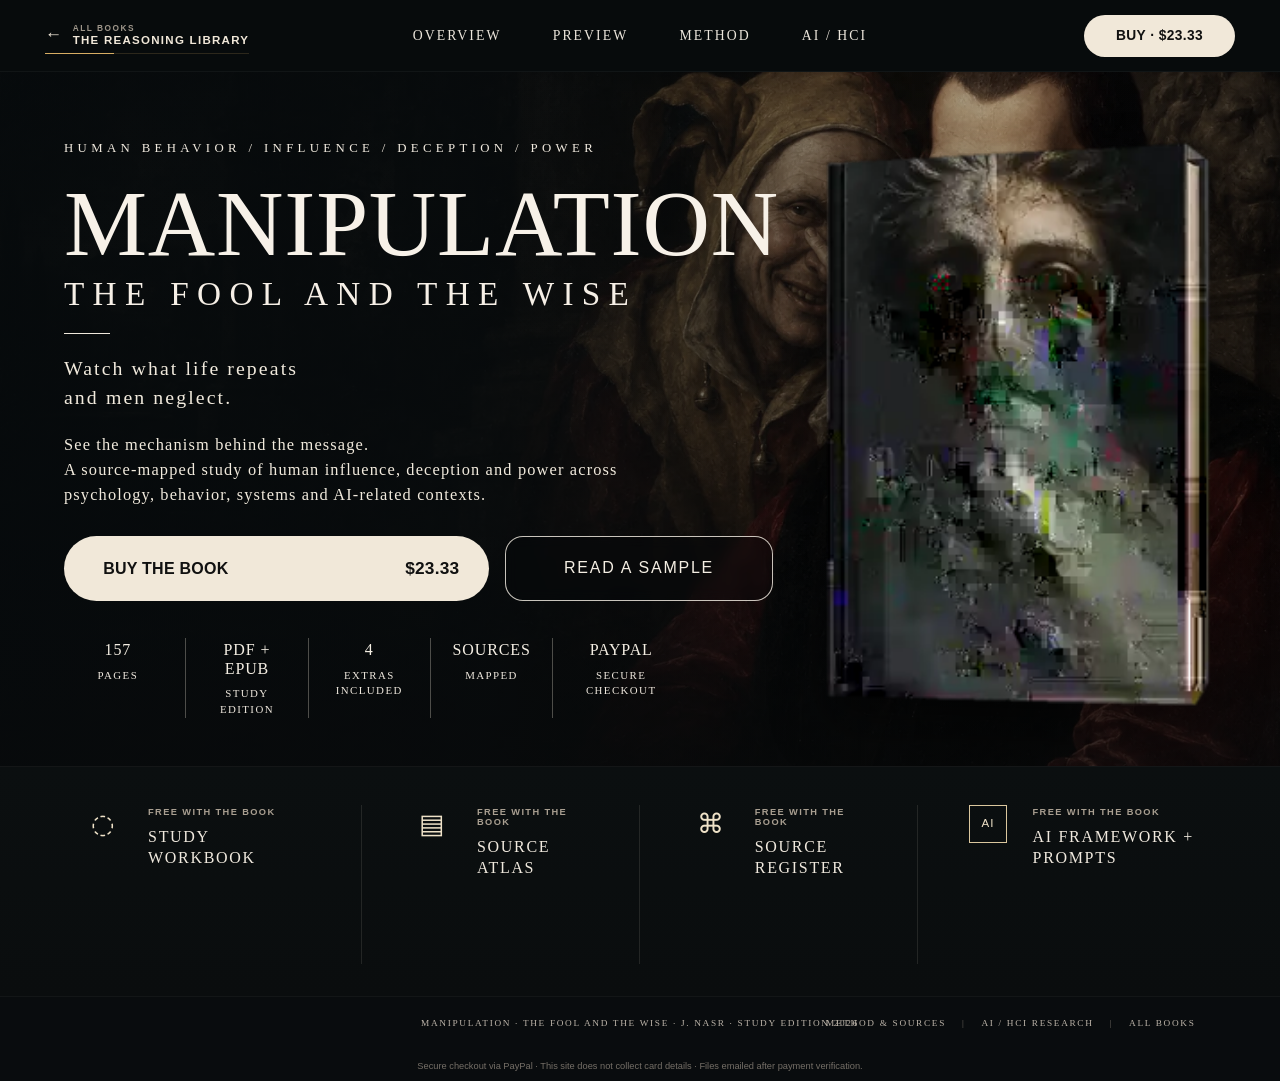
==== index.html @ 94a39345 "Align book and store author entities with canonical Joe Nasr identity" ====
<!doctype html>
<html lang="en">
<head>
  <meta charset="utf-8">
  <meta name="viewport" content="width=device-width, initial-scale=1, viewport-fit=cover">
  <meta name="theme-color" content="#0b0d0e">
  <title>Manipulation — The Fool and the Wise | Psychology of Influence, Deception &amp; Power</title>
  <meta name="description" content="An independent, source-mapped study of manipulation, influence, deception and power, drawing on psychology, behavioral science, philosophy, law, HCI and AI-related research.">
  <meta name="robots" content="index, follow, max-image-preview:large, max-snippet:-1">
  <meta name="google-site-verification" content="43rqGBGYQlv2ESNFdh7pUo_30KQc9AhxoCIf5oW8hvQ">
  <meta name="google-site-verification" content="fXhbiRbFRcdpGv3rUXRoePPYZDbg93ySanmkgT0HB2c">
  <link rel="canonical" href="https://manipulation-the-fool-and-the-wise-two.vercel.app/">
  <meta property="og:type" content="book">
  <meta property="og:title" content="Manipulation — The Fool and the Wise">
  <meta property="og:description" content="An independent source-mapped study of manipulation, influence, deception and power, with cases, boundaries and source-labeled distinctions.">
  <meta property="og:url" content="https://manipulation-the-fool-and-the-wise-two.vercel.app/">
  <meta property="og:site_name" content="Manipulation — The Fool and the Wise">
  <meta property="og:locale" content="en_US">
  <meta property="og:image" content="https://manipulation-the-fool-and-the-wise-two.vercel.app/assets/cover.jpg">
  <meta property="og:image:alt" content="Manipulation — The Fool and the Wise, by J. Nasr">
  <meta name="twitter:card" content="summary_large_image">
  <meta name="twitter:title" content="Manipulation — The Fool and the Wise">
  <meta name="twitter:description" content="An independent source-mapped study of manipulation, influence, deception and power.">
  <meta name="twitter:image" content="https://manipulation-the-fool-and-the-wise-two.vercel.app/assets/cover.jpg">
  <meta name="twitter:image:alt" content="Manipulation — The Fool and the Wise book cover">
  <link rel="icon" type="image/svg+xml" href="data:image/svg+xml,%3Csvg xmlns='http://www.w3.org/2000/svg' viewBox='0 0 40 40'%3E%3Crect width='40' height='40' fill='%23191915'/%3E%3Cpath d='M10 12h20M10 20h13M10 28h20' stroke='%23e4dece' stroke-width='3'/%3E%3Cpath d='M26 20h4' stroke='%238d3028' stroke-width='3'/%3E%3C/svg%3E">
  <link rel="stylesheet" href="styles.css?v=4.1">
  <link rel="stylesheet" href="toprail.css?v=1">
  <script type="application/ld+json">
  {
    "@context":"https://schema.org",
    "@graph":[
      {"@type":"Person","@id":"https://joe-nasr-signals.vercel.app/v2/#joe-nasr","name":"Joe Nasr","alternateName":["J. Nasr","Joe Ribal Nasr","Joseph Ribal Nasr"],"url":"https://joe-nasr-signals.vercel.app/v2/","sameAs":["https://linktr.ee/joenasr","https://github.com/Joenasriani"]},
      {"@type":"WebSite","@id":"https://manipulation-the-fool-and-the-wise-two.vercel.app/#website","url":"https://manipulation-the-fool-and-the-wise-two.vercel.app/","name":"Manipulation — The Fool and the Wise","inLanguage":"en"},
      {"@type":"WebPage","@id":"https://manipulation-the-fool-and-the-wise-two.vercel.app/#webpage","url":"https://manipulation-the-fool-and-the-wise-two.vercel.app/","name":"Manipulation — The Fool and the Wise | Psychology of Influence, Deception & Power","description":"An independent, source-mapped study of manipulation, influence, deception and power, drawing on psychology, behavioral science, philosophy, law, HCI and AI-related research.","dateModified":"2026-09-16","isPartOf":{"@id":"https://manipulation-the-fool-and-the-wise-two.vercel.app/#website"},"mainEntity":{"@id":"https://manipulation-the-fool-and-the-wise-two.vercel.app/#book"},"inLanguage":"en"},
      {"@type":["Book","Product"],"@id":"https://manipulation-the-fool-and-the-wise-two.vercel.app/#book","name":"Manipulation — The Fool and the Wise","url":"https://manipulation-the-fool-and-the-wise-two.vercel.app/","description":"An independent source-mapped study edition on manipulation, influence, deception and power. Mechanisms are connected to source anchors and editorial synthesis is explicitly labeled; the edition is not presented as a peer-reviewed journal publication or systematic review.","image":"https://manipulation-the-fool-and-the-wise-two.vercel.app/assets/cover.jpg","author":{"@id":"https://joe-nasr-signals.vercel.app/v2/#joe-nasr"},"bookFormat":"https://schema.org/EBook","inLanguage":"en","numberOfPages":157,"keywords":"manipulation psychology, influence, deception, persuasion, coercion, behavioral science, human behavior, dark patterns, HCI, AI safety, human factors","offers":{"@type":"Offer","url":"https://manipulation-the-fool-and-the-wise-two.vercel.app/api/buy","price":"23.33","priceCurrency":"USD","availability":"https://schema.org/InStock"}}
    ]
  }
  </script>
</head>
<body>
  <a class="skip" href="#purchase">Skip to purchase</a>
  <header class="site-rail">
    <div class="site-rail-inner">
      <a class="library-return" href="https://reasoning-library.vercel.app/" aria-label="Return to The Reasoning Library">
        <span class="library-return-arrow" aria-hidden="true">←</span>
        <span class="library-return-copy"><small>ALL BOOKS</small><strong>THE REASONING LIBRARY</strong></span>
      </a>
      <nav class="site-rail-nav" aria-label="Primary navigation">
        <a href="#overview">Overview</a>
        <a href="/sample" target="_blank" rel="noopener">Preview</a>
        <a href="/methodology">Method</a>
        <a href="/ai-human-behavior">AI / HCI</a>
      </nav>
      <a class="site-rail-purchase" href="/api/buy" target="_blank" rel="noopener noreferrer" aria-label="Buy the book for 23.33 US dollars">BUY · $23.33</a>
    </div>
  </header>

  <main id="overview">
    <section class="hero" aria-labelledby="book-title">
      <div class="hero-bg" aria-hidden="true"><img src="/assets/collection-scene.webp" alt=""></div>
      <div class="hero-inner">
        <div class="hero-copy">
          <p class="edition">Human behavior / Influence / Deception / Power</p>
          <h1 id="book-title">MANIPULATION</h1>
          <p class="subtitle">THE FOOL AND THE WISE</p>
          <span class="title-rule" aria-hidden="true"></span>
          <p class="description">Watch what life repeats<br>and men neglect.</p>
          <p class="synopsis">See the mechanism behind the message.<br>A source-mapped study of human influence, deception and power across psychology, behavior, systems and AI-related contexts.</p>

          <div class="actions" id="purchase" tabindex="-1">
            <a class="buy-primary" href="/api/buy" target="_blank" rel="noopener noreferrer" aria-label="Buy the complete collection for 23.33 US dollars with PayPal, opens in a new tab"><span>BUY THE BOOK</span><strong>$23.33</strong></a>
            <a class="sample-secondary" href="/sample" target="_blank" rel="noopener" aria-label="Read a free sample, opens in a new tab">READ A SAMPLE</a>
          </div>

          <div class="proof" aria-label="Book details">
            <div><strong>157</strong><span>PAGES</span></div>
            <div><strong>PDF + EPUB</strong><span>STUDY EDITION</span></div>
            <div><strong>4</strong><span>EXTRAS INCLUDED</span></div>
            <div><strong>SOURCES</strong><span>MAPPED</span></div>
            <div><strong>PAYPAL</strong><span>SECURE CHECKOUT</span></div>
          </div>
        </div>

        <figure class="hero-book">
          <img src="/assets/v4-cover.svg" alt="Manipulation — The Fool and the Wise, Study Edition 2026" width="456" height="640" fetchpriority="high">
          <figcaption class="sr-only">Manipulation — The Fool and the Wise, 157-page Study Edition, PDF and EPUB.</figcaption>
        </figure>
      </div>
    </section>

    <section class="included" aria-labelledby="included-title">
      <h2 id="included-title" class="sr-only">Included with the book</h2>
      <article><span class="feature-icon feature-head" aria-hidden="true">◌</span><div><small>FREE WITH THE BOOK</small><h3>Study workbook</h3></div></article>
      <article><span class="feature-icon" aria-hidden="true">▤</span><div><small>FREE WITH THE BOOK</small><h3>Source atlas</h3></div></article>
      <article><span class="feature-icon" aria-hidden="true">⌘</span><div><small>FREE WITH THE BOOK</small><h3>Source register</h3></div></article>
      <article><span class="feature-icon feature-ai" aria-hidden="true">AI</span><div><small>FREE WITH THE BOOK</small><h3>AI framework + prompts</h3></div></article>
    </section>
  </main>

  <footer class="site-footer">
    <span>MANIPULATION · THE FOOL AND THE WISE · J. NASR · STUDY EDITION 2026</span>
    <span class="footer-links"><a href="/methodology">METHOD &amp; SOURCES</a><i aria-hidden="true">|</i><a href="/ai-human-behavior">AI / HCI RESEARCH</a><i aria-hidden="true">|</i><a href="https://reasoning-library.vercel.app/">ALL BOOKS</a></span>
  </footer>
  <p class="checkout-note">Secure checkout via PayPal · This site does not collect card details · Files emailed after payment verification.</p>
</body>
</html>
---- styles.css ----
:root {
  --ink:#0a0d0f;
  --ink-2:#0d1112;
  --paper:#f4eee3;
  --cream:#f2eadc;
  --gold:#d7ad63;
  --muted:#c8c0b5;
  --quiet:#8f8a82;
  --line:rgba(242,234,220,.18);
  --serif:Baskerville,"Iowan Old Style","Palatino Linotype","Book Antiqua",Georgia,"Times New Roman",serif;
  --sans:Inter,Manrope,"Helvetica Neue",Arial,sans-serif;
  color-scheme:dark;
}
*{box-sizing:border-box}
html{scroll-behavior:smooth;background:var(--ink)}
body{margin:0;min-width:320px;background:var(--ink);color:var(--paper);font-family:var(--serif);-webkit-font-smoothing:antialiased;text-rendering:optimizeLegibility}
a{color:inherit}
button,a{-webkit-tap-highlight-color:transparent}
img{max-width:100%}
.sr-only{position:absolute!important;width:1px;height:1px;padding:0;margin:-1px;overflow:hidden;clip:rect(0,0,0,0);white-space:nowrap;border:0}
.skip{position:fixed;left:1rem;top:-5rem;z-index:999;background:var(--paper);color:#111;padding:.75rem 1rem;font-family:var(--sans);font-weight:800;text-decoration:none}
.skip:focus{top:1rem}
:focus-visible{outline:2px solid var(--cream);outline-offset:4px}

.hero{position:relative;isolation:isolate;overflow:hidden;min-height:668px;background:#0c1113}
.hero-bg{position:absolute;inset:0;z-index:-2;overflow:hidden;filter:saturate(.52) brightness(.92) contrast(1.05);transform:scale(1.02)}
.hero-bg img{width:100%;height:100%;object-fit:cover;object-position:center 47%;display:block}
.hero::before{content:"";position:absolute;inset:0;z-index:-1;background:linear-gradient(90deg,rgba(6,10,12,.96) 0%,rgba(7,11,13,.86) 37%,rgba(7,11,13,.32) 64%,rgba(6,8,9,.14) 78%,rgba(5,7,8,.42) 100%)}
.hero::after{content:"";position:absolute;inset:0;z-index:-1;background:linear-gradient(180deg,rgba(8,10,11,.08) 0%,rgba(8,10,11,.02) 65%,rgba(8,10,11,.62) 100%)}
.hero-inner{width:min(1370px,calc(100% - 7vw));min-height:668px;margin:auto;display:grid;grid-template-columns:minmax(0,1.12fr) minmax(400px,.88fr);align-items:center;gap:clamp(3rem,5vw,6rem);padding:3.8rem 0 2.5rem}
.hero-copy{align-self:center;max-width:790px;padding-left:1.2rem}
.edition{margin:0 0 1.9rem;font-size:clamp(.78rem,1vw,.95rem);line-height:1.1;letter-spacing:.34em;text-transform:uppercase;color:#f0e9de}
h1{margin:0;font-size:clamp(4.8rem,7.3vw,7.2rem);line-height:.82;font-weight:500;letter-spacing:.008em;color:#f7f1e8;white-space:nowrap}
.subtitle{margin:.9rem 0 0;font-size:clamp(2rem,2.6vw,2.65rem);line-height:1;letter-spacing:.25em;color:#f6efe6;white-space:nowrap}
.title-rule{display:block;width:46px;height:1px;margin:1.45rem 0 1.25rem;background:#efe8dc}
.description{margin:0;color:#f1eadd;font-size:clamp(1.22rem,1.55vw,1.55rem);line-height:1.45;letter-spacing:.105em}
.synopsis{margin:1.25rem 0 0;max-width:680px;color:#f1eadd;font-size:clamp(1.02rem,1.28vw,1.24rem);line-height:1.55;letter-spacing:.07em}
.actions{display:flex;align-items:stretch;gap:1rem;margin-top:1.75rem;max-width:710px}
.buy-primary{min-width:425px;min-height:65px;display:flex;align-items:center;justify-content:space-between;gap:1.5rem;padding:.95rem 1.85rem .9rem 2.45rem;border-radius:999px;background:#f1e8d9;color:#111;font-family:var(--sans);font-size:1rem;font-weight:800;letter-spacing:.015em;text-decoration:none;transition:transform .15s ease,background .15s ease}
.buy-primary strong{font-size:1.08rem;white-space:nowrap}
.buy-primary:hover{transform:translateY(-1px);background:#fff8eb}
.sample-secondary{min-width:268px;min-height:65px;display:flex;align-items:center;justify-content:center;padding:.9rem 1.7rem;border:1px solid rgba(244,238,227,.82);border-radius:18px;background:rgba(7,10,11,.28);backdrop-filter:blur(7px);font-family:var(--sans);font-size:1rem;font-weight:500;letter-spacing:.11em;text-decoration:none;transition:background .15s ease,transform .15s ease}
.sample-secondary:hover{background:rgba(241,232,217,.1);transform:translateY(-1px)}
.proof{display:grid;grid-template-columns:repeat(5,minmax(0,1fr));max-width:700px;margin-top:2.35rem}
.proof>div{min-height:59px;padding:.18rem .85rem 0;border-right:1px solid rgba(242,234,220,.3);display:flex;flex-direction:column;align-items:center;justify-content:flex-start;text-align:center}
.proof>div:first-child{padding-left:0}.proof>div:last-child{border-right:0;padding-right:0}
.proof strong{font-size:1rem;line-height:1.15;font-weight:500;letter-spacing:.055em}
.proof span{margin-top:.5rem;font-size:.68rem;line-height:1.45;letter-spacing:.13em;text-transform:uppercase;color:#efe8de}
.hero-book{align-self:center;justify-self:end;width:min(430px,34vw);margin:0;filter:drop-shadow(0 28px 28px rgba(0,0,0,.44))}
.hero-book img{display:block;width:100%;height:auto;transform:translateY(-1px)}

.included{background:linear-gradient(180deg,#0b0f10,#0a0d0e);border-top:1px solid rgba(255,255,255,.04);display:grid;grid-template-columns:repeat(4,1fr);padding:2.4rem max(6.6vw,2rem) 2rem;min-height:230px}
.included article{display:grid;grid-template-columns:42px 1fr;gap:1.35rem;align-content:start;padding:0 3.2rem;border-right:1px solid rgba(242,234,220,.11)}
.included article:first-of-type{padding-left:0}.included article:last-of-type{border-right:0;padding-right:0}
.feature-icon{width:38px;height:38px;display:grid;place-items:center;color:#efe2c8;font-family:var(--serif);font-size:1.7rem;line-height:1;border:1px solid transparent}
.feature-ai{border:1px solid #dbc79e;font-family:var(--sans);font-size:.72rem;letter-spacing:.08em}
.included small{display:block;margin:.1rem 0 .65rem;color:#a99f91;font-family:var(--sans);font-size:.58rem;font-weight:700;letter-spacing:.15em}
.included h3{margin:0;color:#f0e9de;font-size:1rem;font-weight:500;letter-spacing:.105em;text-transform:uppercase;line-height:1.3}

.site-footer{min-height:55px;padding:0 max(6.6vw,2rem);border-top:1px solid rgba(255,255,255,.04);display:flex;align-items:center;justify-content:center;gap:2rem;background:#090c0e;color:#bbb3a8;font-size:.58rem;line-height:1;text-transform:uppercase;letter-spacing:.18em;position:relative}
.footer-links{position:absolute;right:max(6.6vw,2rem);display:flex;align-items:center;gap:1rem}.footer-links a{text-decoration:none}.footer-links a:hover{color:#fff}.footer-links i{font-style:normal;color:#6f6961}
.checkout-note{margin:0;padding:.55rem 1rem max(.55rem,env(safe-area-inset-bottom));background:#090c0e;color:#756f67;font-family:var(--sans);font-size:.58rem;text-align:center;line-height:1.4}

@media (max-width:1180px){
  .hero-inner{width:min(100% - 4rem,1120px);grid-template-columns:minmax(0,1.05fr) minmax(330px,.95fr);gap:2.5rem}
  .hero-copy{padding-left:0}
  h1{font-size:clamp(4rem,7.5vw,5.7rem)}
  .subtitle{font-size:clamp(1.65rem,2.8vw,2.05rem);letter-spacing:.21em}
  .actions{max-width:650px}.buy-primary{min-width:360px}.sample-secondary{min-width:235px}
  .proof{max-width:640px}.proof strong{font-size:.88rem}.proof span{font-size:.58rem}
  .hero-book{width:min(380px,34vw)}
  .included{padding-inline:2rem}.included article{padding-inline:1.6rem}
}

@media (max-width:900px){
  .hero{min-height:auto}
  .hero-inner{width:min(100% - 3rem,760px);min-height:auto;grid-template-columns:minmax(0,1.08fr) minmax(260px,.92fr);gap:1.8rem;padding:3.3rem 0 2.7rem}
  .edition{margin-bottom:1.2rem;font-size:.7rem;letter-spacing:.26em}
  h1{font-size:clamp(3.3rem,8.6vw,4.6rem)}
  .subtitle{font-size:clamp(1.35rem,3.6vw,1.8rem);letter-spacing:.18em;white-space:normal}
  .description{font-size:1.12rem}.synopsis{font-size:.9rem;letter-spacing:.04em}
  .actions{display:grid;grid-template-columns:1fr;margin-top:1.4rem}.buy-primary,.sample-secondary{min-width:0;width:100%;min-height:56px}
  .proof{grid-template-columns:repeat(3,1fr);gap:1rem 0;margin-top:1.8rem}.proof>div:nth-child(3){border-right:0}.proof>div:nth-child(n+4){margin-top:.5rem}.proof>div:nth-child(5){border-right:0}
  .hero-book{width:min(330px,36vw)}
  .included{grid-template-columns:repeat(2,1fr);min-height:auto;gap:0;padding:0 1.5rem}
  .included article{min-height:145px;padding:2rem 1.5rem;border-bottom:1px solid rgba(242,234,220,.11)}
  .included article:nth-child(2){border-right:0}.included article:nth-child(3),.included article:nth-child(4){border-bottom:0}.included article:nth-child(3){padding-left:0}.included article:nth-child(4){border-right:0;padding-right:0}
  .site-footer{min-height:74px;padding:1rem 1.5rem;justify-content:flex-start;flex-wrap:wrap;line-height:1.6}.footer-links{position:static;margin-left:auto}
}

@media (max-width:640px){
  .hero-inner{width:100%;display:flex;flex-direction:column;padding:1.5rem 1.1rem 2rem;gap:1.4rem}
  .hero-bg img{object-position:center 38%}.hero-bg{opacity:.85}
  .hero::before{background:linear-gradient(180deg,rgba(5,8,9,.58) 0%,rgba(5,8,9,.62) 32%,rgba(5,8,9,.88) 70%,rgba(5,8,9,.96) 100%)}
  .hero-book{order:-1;align-self:center;width:min(68vw,295px);margin-top:.25rem}
  .hero-copy{width:100%;max-width:560px;margin:auto;padding:0 .15rem;text-align:left}
  .edition{margin-bottom:.8rem;font-size:.62rem;letter-spacing:.21em;white-space:normal}
  h1{font-size:clamp(3.05rem,14vw,4.35rem);line-height:.88;white-space:normal}
  .subtitle{margin-top:.55rem;font-size:clamp(1.28rem,6vw,1.7rem);line-height:1.08;letter-spacing:.16em}
  .title-rule{margin:1rem 0 .9rem}
  .description{font-size:1.12rem;line-height:1.38;letter-spacing:.07em}
  .synopsis{font-size:.88rem;line-height:1.55;letter-spacing:.025em;color:#ddd4c8}
  .actions{gap:.75rem;margin-top:1.25rem}.buy-primary{min-height:58px;padding:.85rem 1.2rem .8rem 1.45rem;font-size:.86rem}.buy-primary strong{font-size:.98rem}.sample-secondary{min-height:52px;border-radius:14px;font-size:.82rem}
  .proof{grid-template-columns:repeat(2,1fr);margin-top:1.45rem}.proof>div{min-height:62px;border-right:1px solid rgba(242,234,220,.22)!important;border-bottom:1px solid rgba(242,234,220,.12);padding:.5rem}.proof>div:nth-child(2n){border-right:0!important}.proof>div:last-child{grid-column:1/-1;border-right:0!important;border-bottom:0}.proof>div:nth-last-child(2){border-bottom:0}.proof strong{font-size:.84rem}.proof span{font-size:.54rem}
  .included{grid-template-columns:1fr;padding:0 1.1rem}.included article,.included article:nth-child(3),.included article:nth-child(4){min-height:106px;padding:1.45rem 0;border-right:0;border-bottom:1px solid rgba(242,234,220,.11);grid-template-columns:34px 1fr;gap:1rem}.included article:last-child{border-bottom:0}.feature-icon{width:32px;height:32px;font-size:1.35rem}.feature-ai{font-size:.62rem}.included small{font-size:.52rem}.included h3{font-size:.9rem}
  .site-footer{min-height:auto;display:grid;gap:.8rem;padding:1.25rem 1rem;text-align:center;justify-items:center;font-size:.5rem}.footer-links{margin:0}
  .checkout-note{font-size:.52rem;padding-inline:1.25rem}
}

@media (max-width:380px){
  h1{font-size:2.9rem}.subtitle{font-size:1.18rem}.hero-book{width:min(72vw,270px)}
}

@media (prefers-reduced-motion:reduce){*{scroll-behavior:auto!important;transition:none!important}}
---- toprail.css ----
.site-rail{position:relative;z-index:20;height:72px;background:rgba(8,11,12,.96);border-bottom:1px solid rgba(255,255,255,.04)}
.site-rail-inner{width:min(1370px,calc(100% - 7vw));height:100%;margin:auto;display:grid;grid-template-columns:1fr auto 1fr;align-items:center;gap:2rem}
.library-return{justify-self:start;position:relative;display:grid;grid-template-columns:18px auto;align-items:center;gap:.62rem;padding:.42rem 0 .5rem;color:#f1e8d9;text-decoration:none;font-family:var(--sans);white-space:nowrap}
.library-return::after{content:"";position:absolute;left:0;right:0;bottom:0;height:1px;background:linear-gradient(90deg,#d7ad63 0 34%,rgba(215,173,99,.18) 34% 100%)}
.library-return-arrow{font-size:1.08rem;line-height:1;transition:transform .15s ease}
.library-return-copy{display:grid;gap:.18rem}
.library-return-copy small{font-size:.52rem;line-height:1;letter-spacing:.18em;color:#9f978b;font-weight:700}
.library-return-copy strong{font-size:.72rem;line-height:1;letter-spacing:.11em;font-weight:700}
.library-return:hover .library-return-arrow{transform:translateX(-3px)}
.site-rail-nav{display:flex;align-items:center;justify-content:center;gap:clamp(2.6rem,4vw,4.5rem)}
.site-rail-nav a{font-size:.86rem;line-height:1;text-transform:uppercase;letter-spacing:.15em;text-decoration:none;color:#ece6dc;transition:opacity .16s ease}
.site-rail-nav a:hover{opacity:.68}
.site-rail-purchase{justify-self:end;display:inline-flex;align-items:center;justify-content:center;min-height:42px;padding:.7rem 2rem;border-radius:999px;background:#f1e8d9;color:#111;font-family:var(--sans);font-size:.86rem;font-weight:800;letter-spacing:.03em;text-decoration:none;white-space:nowrap;transition:transform .15s ease,background .15s ease}
.site-rail-purchase:hover{transform:translateY(-1px);background:#fff8eb}

@media (max-width:1180px){
  .site-rail-inner{width:min(100% - 4rem,1120px)}
  .site-rail-nav{gap:2.2rem}
}

@media (max-width:900px){
  .site-rail{height:auto;position:sticky;top:0;backdrop-filter:blur(14px)}
  .site-rail-inner{width:100%;grid-template-columns:1fr auto;gap:.8rem;padding:max(.8rem,env(safe-area-inset-top)) 1rem .7rem}
  .site-rail-purchase{min-height:40px;padding:.66rem 1.15rem;font-size:.77rem}
  .site-rail-nav{grid-column:1/-1;justify-content:flex-start;gap:1.75rem;overflow-x:auto;scrollbar-width:none;padding:.3rem 0 .2rem;white-space:nowrap}
  .site-rail-nav::-webkit-scrollbar{display:none}
  .site-rail-nav a{font-size:.7rem;min-height:32px;display:flex;align-items:center}
  .library-return-copy strong{font-size:.68rem}
}

@media (max-width:640px){
  .site-rail-inner{padding-inline:1rem}
  .site-rail-purchase{padding-inline:1rem;font-size:.7rem}
  .library-return{grid-template-columns:15px auto;gap:.45rem}
  .library-return-arrow{font-size:.95rem}
  .library-return-copy small{font-size:.46rem}
  .library-return-copy strong{font-size:.58rem;letter-spacing:.09em}
}

@media (max-width:380px){
  .site-rail-purchase{font-size:.66rem;padding-inline:.85rem}
  .site-rail-nav{gap:1.3rem}
  .site-rail-nav a{font-size:.65rem}
  .library-return-copy strong{font-size:.54rem}
}
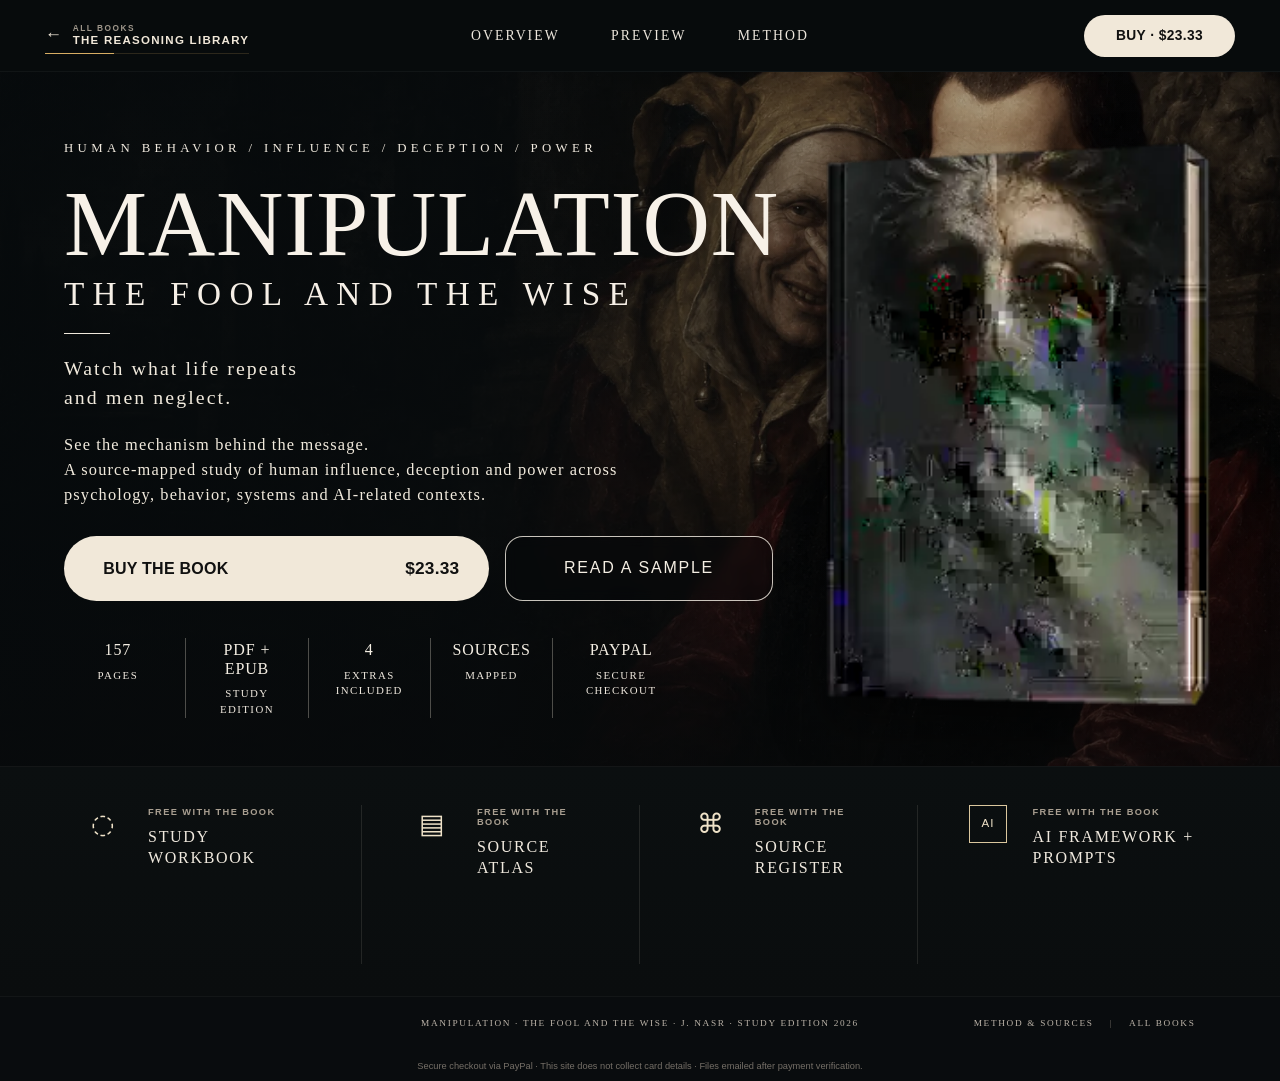
==== commit 839761fd: "Restore pre-today visible website copy only" ====
--- a/index.html
+++ b/index.html
@@ -50,7 +50,6 @@
         <a href="#overview">Overview</a>
         <a href="/sample" target="_blank" rel="noopener">Preview</a>
         <a href="/methodology">Method</a>
-        <a href="/ai-human-behavior">AI / HCI</a>
       </nav>
       <a class="site-rail-purchase" href="/api/buy" target="_blank" rel="noopener noreferrer" aria-label="Buy the book for 23.33 US dollars">BUY · $23.33</a>
     </div>
@@ -100,7 +99,7 @@
 
   <footer class="site-footer">
     <span>MANIPULATION · THE FOOL AND THE WISE · J. NASR · STUDY EDITION 2026</span>
-    <span class="footer-links"><a href="/methodology">METHOD &amp; SOURCES</a><i aria-hidden="true">|</i><a href="/ai-human-behavior">AI / HCI RESEARCH</a><i aria-hidden="true">|</i><a href="https://reasoning-library.vercel.app/">ALL BOOKS</a></span>
+    <span class="footer-links"><a href="/methodology">METHOD &amp; SOURCES</a><i aria-hidden="true">|</i><a href="https://reasoning-library.vercel.app/">ALL BOOKS</a></span>
   </footer>
   <p class="checkout-note">Secure checkout via PayPal · This site does not collect card details · Files emailed after payment verification.</p>
 </body>
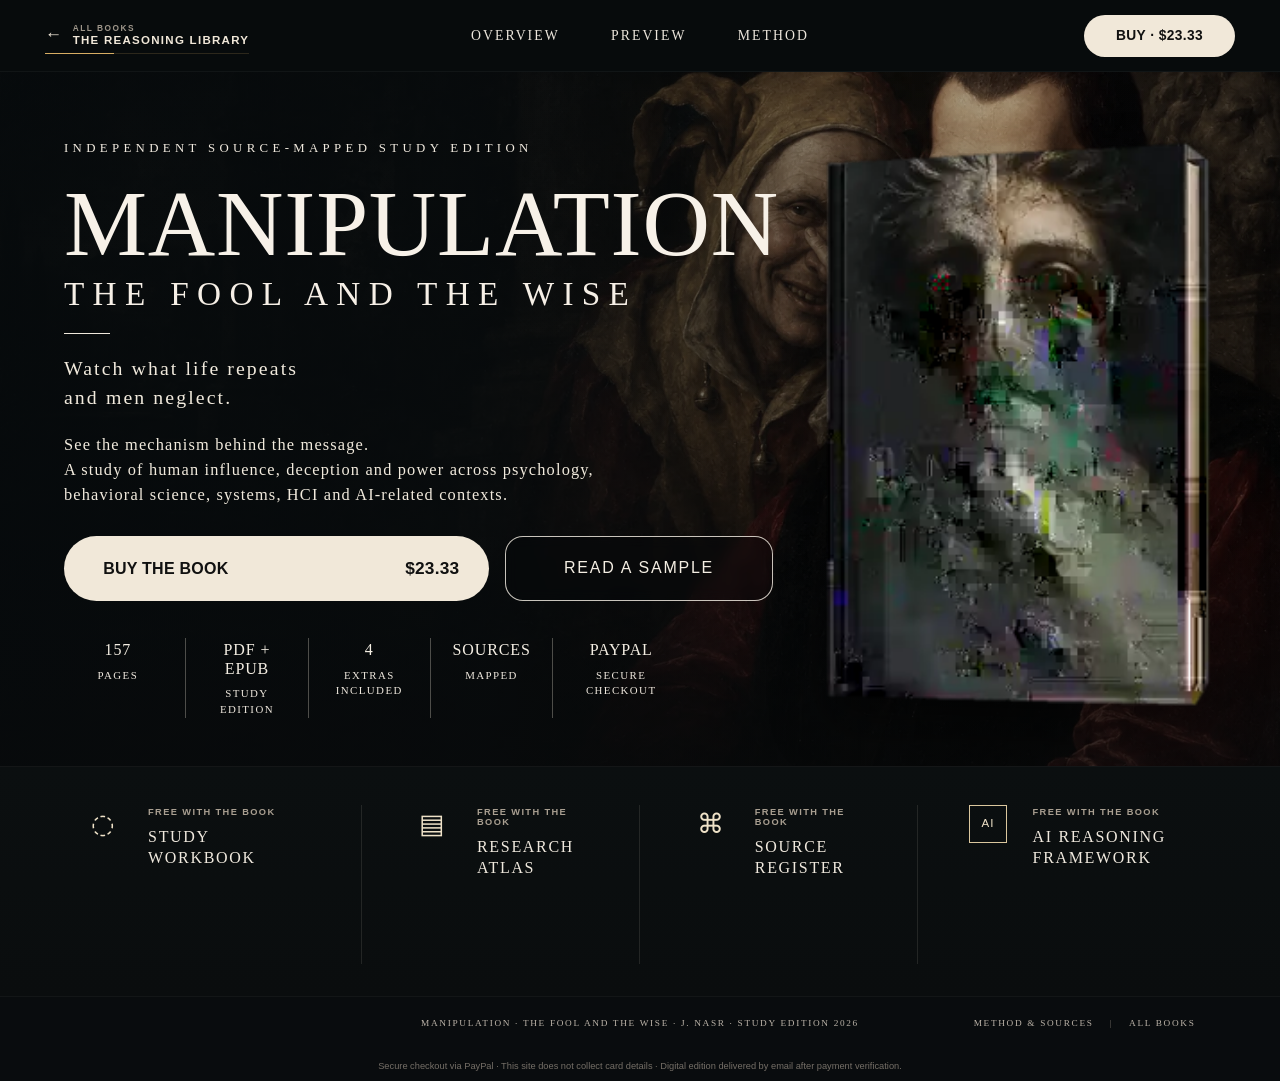
==== commit 9fa1cd16: "Normalize Manipulation publishing terminology" ====
--- a/index.html
+++ b/index.html
@@ -32,7 +32,7 @@
     "@graph":[
       {"@type":"Person","@id":"https://joe-nasr-signals.vercel.app/v2/#joe-nasr","name":"Joe Nasr","alternateName":["J. Nasr","Joe Ribal Nasr","Joseph Ribal Nasr"],"url":"https://joe-nasr-signals.vercel.app/v2/","sameAs":["https://linktr.ee/joenasr","https://github.com/Joenasriani"]},
       {"@type":"WebSite","@id":"https://manipulation-the-fool-and-the-wise-two.vercel.app/#website","url":"https://manipulation-the-fool-and-the-wise-two.vercel.app/","name":"Manipulation — The Fool and the Wise","inLanguage":"en"},
-      {"@type":"WebPage","@id":"https://manipulation-the-fool-and-the-wise-two.vercel.app/#webpage","url":"https://manipulation-the-fool-and-the-wise-two.vercel.app/","name":"Manipulation — The Fool and the Wise | Psychology of Influence, Deception & Power","description":"An independent, source-mapped study of manipulation, influence, deception and power, drawing on psychology, behavioral science, philosophy, law, HCI and AI-related research.","dateModified":"2026-09-16","isPartOf":{"@id":"https://manipulation-the-fool-and-the-wise-two.vercel.app/#website"},"mainEntity":{"@id":"https://manipulation-the-fool-and-the-wise-two.vercel.app/#book"},"inLanguage":"en"},
+      {"@type":"WebPage","@id":"https://manipulation-the-fool-and-the-wise-two.vercel.app/#webpage","url":"https://manipulation-the-fool-and-the-wise-two.vercel.app/","name":"Manipulation — The Fool and the Wise | Psychology of Influence, Deception & Power","description":"An independent, source-mapped study of manipulation, influence, deception and power, drawing on psychology, behavioral science, philosophy, law, HCI and AI-related research.","dateModified":"2026-09-17","isPartOf":{"@id":"https://manipulation-the-fool-and-the-wise-two.vercel.app/#website"},"mainEntity":{"@id":"https://manipulation-the-fool-and-the-wise-two.vercel.app/#book"},"inLanguage":"en"},
       {"@type":["Book","Product"],"@id":"https://manipulation-the-fool-and-the-wise-two.vercel.app/#book","name":"Manipulation — The Fool and the Wise","url":"https://manipulation-the-fool-and-the-wise-two.vercel.app/","description":"An independent source-mapped study edition on manipulation, influence, deception and power. Mechanisms are connected to source anchors and editorial synthesis is explicitly labeled; the edition is not presented as a peer-reviewed journal publication or systematic review.","image":"https://manipulation-the-fool-and-the-wise-two.vercel.app/assets/cover.jpg","author":{"@id":"https://joe-nasr-signals.vercel.app/v2/#joe-nasr"},"bookFormat":"https://schema.org/EBook","inLanguage":"en","numberOfPages":157,"keywords":"manipulation psychology, influence, deception, persuasion, coercion, behavioral science, human behavior, dark patterns, HCI, AI safety, human factors","offers":{"@type":"Offer","url":"https://manipulation-the-fool-and-the-wise-two.vercel.app/api/buy","price":"23.33","priceCurrency":"USD","availability":"https://schema.org/InStock"}}
     ]
   }
@@ -60,12 +60,12 @@
       <div class="hero-bg" aria-hidden="true"><img src="/assets/collection-scene.webp" alt=""></div>
       <div class="hero-inner">
         <div class="hero-copy">
-          <p class="edition">Human behavior / Influence / Deception / Power</p>
+          <p class="edition">Independent Source-Mapped Study Edition</p>
           <h1 id="book-title">MANIPULATION</h1>
           <p class="subtitle">THE FOOL AND THE WISE</p>
           <span class="title-rule" aria-hidden="true"></span>
           <p class="description">Watch what life repeats<br>and men neglect.</p>
-          <p class="synopsis">See the mechanism behind the message.<br>A source-mapped study of human influence, deception and power across psychology, behavior, systems and AI-related contexts.</p>
+          <p class="synopsis">See the mechanism behind the message.<br>A study of human influence, deception and power across psychology, behavioral science, systems, HCI and AI-related contexts.</p>
 
           <div class="actions" id="purchase" tabindex="-1">
             <a class="buy-primary" href="/api/buy" target="_blank" rel="noopener noreferrer" aria-label="Buy the complete collection for 23.33 US dollars with PayPal, opens in a new tab"><span>BUY THE BOOK</span><strong>$23.33</strong></a>
@@ -90,10 +90,10 @@
 
     <section class="included" aria-labelledby="included-title">
       <h2 id="included-title" class="sr-only">Included with the book</h2>
-      <article><span class="feature-icon feature-head" aria-hidden="true">◌</span><div><small>FREE WITH THE BOOK</small><h3>Study workbook</h3></div></article>
-      <article><span class="feature-icon" aria-hidden="true">▤</span><div><small>FREE WITH THE BOOK</small><h3>Source atlas</h3></div></article>
-      <article><span class="feature-icon" aria-hidden="true">⌘</span><div><small>FREE WITH THE BOOK</small><h3>Source register</h3></div></article>
-      <article><span class="feature-icon feature-ai" aria-hidden="true">AI</span><div><small>FREE WITH THE BOOK</small><h3>AI framework + prompts</h3></div></article>
+      <article><span class="feature-icon feature-head" aria-hidden="true">◌</span><div><small>FREE WITH THE BOOK</small><h3>Study Workbook</h3></div></article>
+      <article><span class="feature-icon" aria-hidden="true">▤</span><div><small>FREE WITH THE BOOK</small><h3>Research Atlas</h3></div></article>
+      <article><span class="feature-icon" aria-hidden="true">⌘</span><div><small>FREE WITH THE BOOK</small><h3>Source Register</h3></div></article>
+      <article><span class="feature-icon feature-ai" aria-hidden="true">AI</span><div><small>FREE WITH THE BOOK</small><h3>AI Reasoning Framework</h3></div></article>
     </section>
   </main>
 
@@ -101,6 +101,6 @@
     <span>MANIPULATION · THE FOOL AND THE WISE · J. NASR · STUDY EDITION 2026</span>
     <span class="footer-links"><a href="/methodology">METHOD &amp; SOURCES</a><i aria-hidden="true">|</i><a href="https://reasoning-library.vercel.app/">ALL BOOKS</a></span>
   </footer>
-  <p class="checkout-note">Secure checkout via PayPal · This site does not collect card details · Files emailed after payment verification.</p>
+  <p class="checkout-note">Secure checkout via PayPal · This site does not collect card details · Digital edition delivered by email after payment verification.</p>
 </body>
 </html>
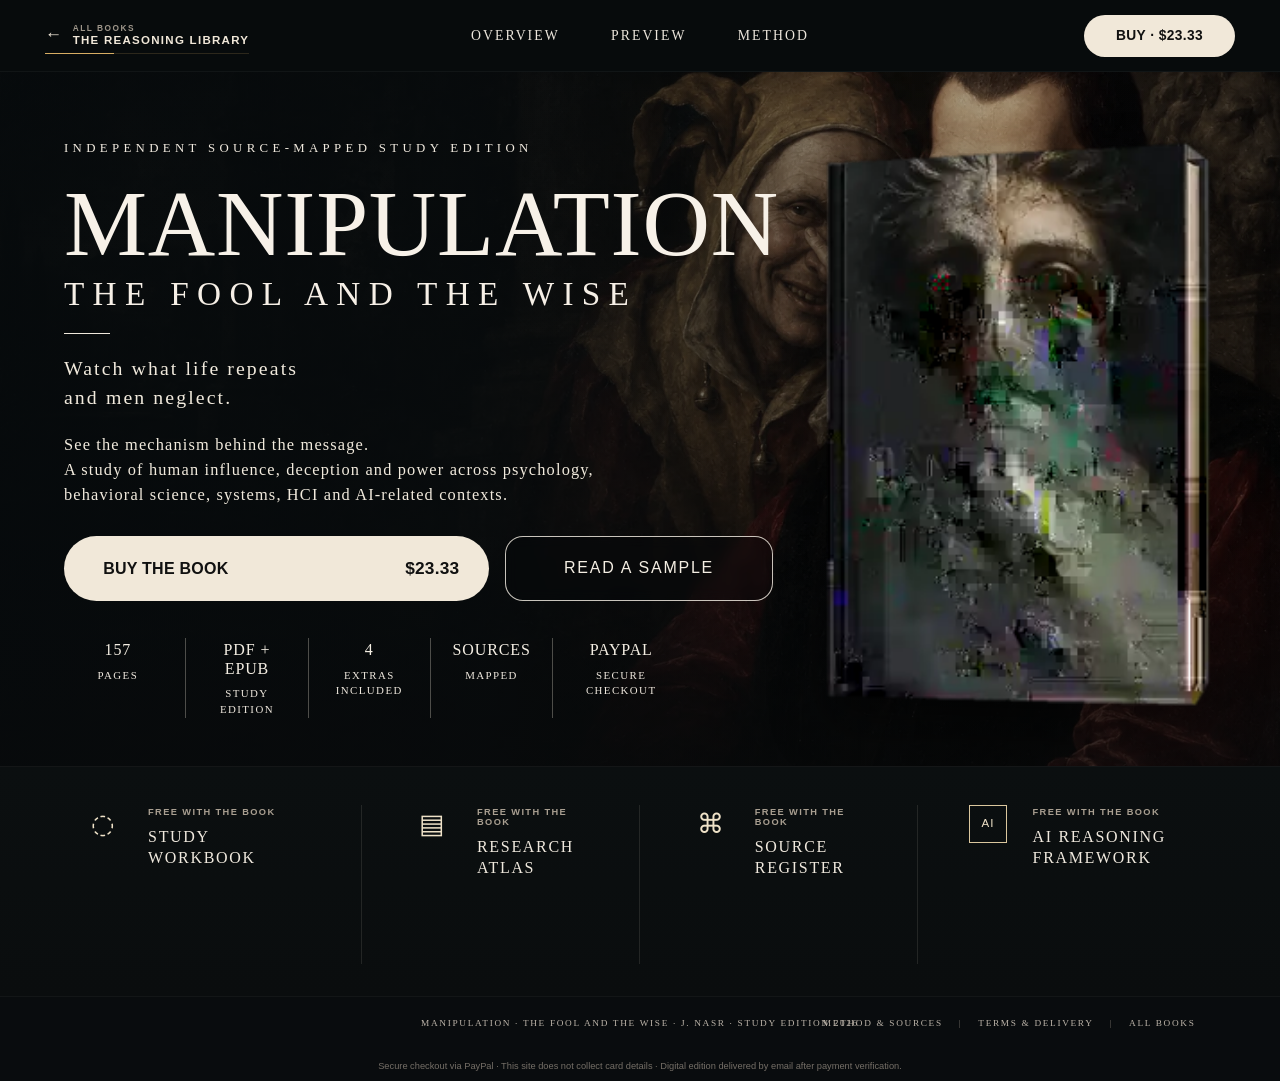
==== commit e7e3c482: "Link digital delivery terms from Manipulation landing page" ====
--- a/index.html
+++ b/index.html
@@ -99,7 +99,7 @@
 
   <footer class="site-footer">
     <span>MANIPULATION · THE FOOL AND THE WISE · J. NASR · STUDY EDITION 2026</span>
-    <span class="footer-links"><a href="/methodology">METHOD &amp; SOURCES</a><i aria-hidden="true">|</i><a href="https://reasoning-library.vercel.app/">ALL BOOKS</a></span>
+    <span class="footer-links"><a href="/methodology">METHOD &amp; SOURCES</a><i aria-hidden="true">|</i><a href="/terms">TERMS &amp; DELIVERY</a><i aria-hidden="true">|</i><a href="https://reasoning-library.vercel.app/">ALL BOOKS</a></span>
   </footer>
   <p class="checkout-note">Secure checkout via PayPal · This site does not collect card details · Digital edition delivered by email after payment verification.</p>
 </body>
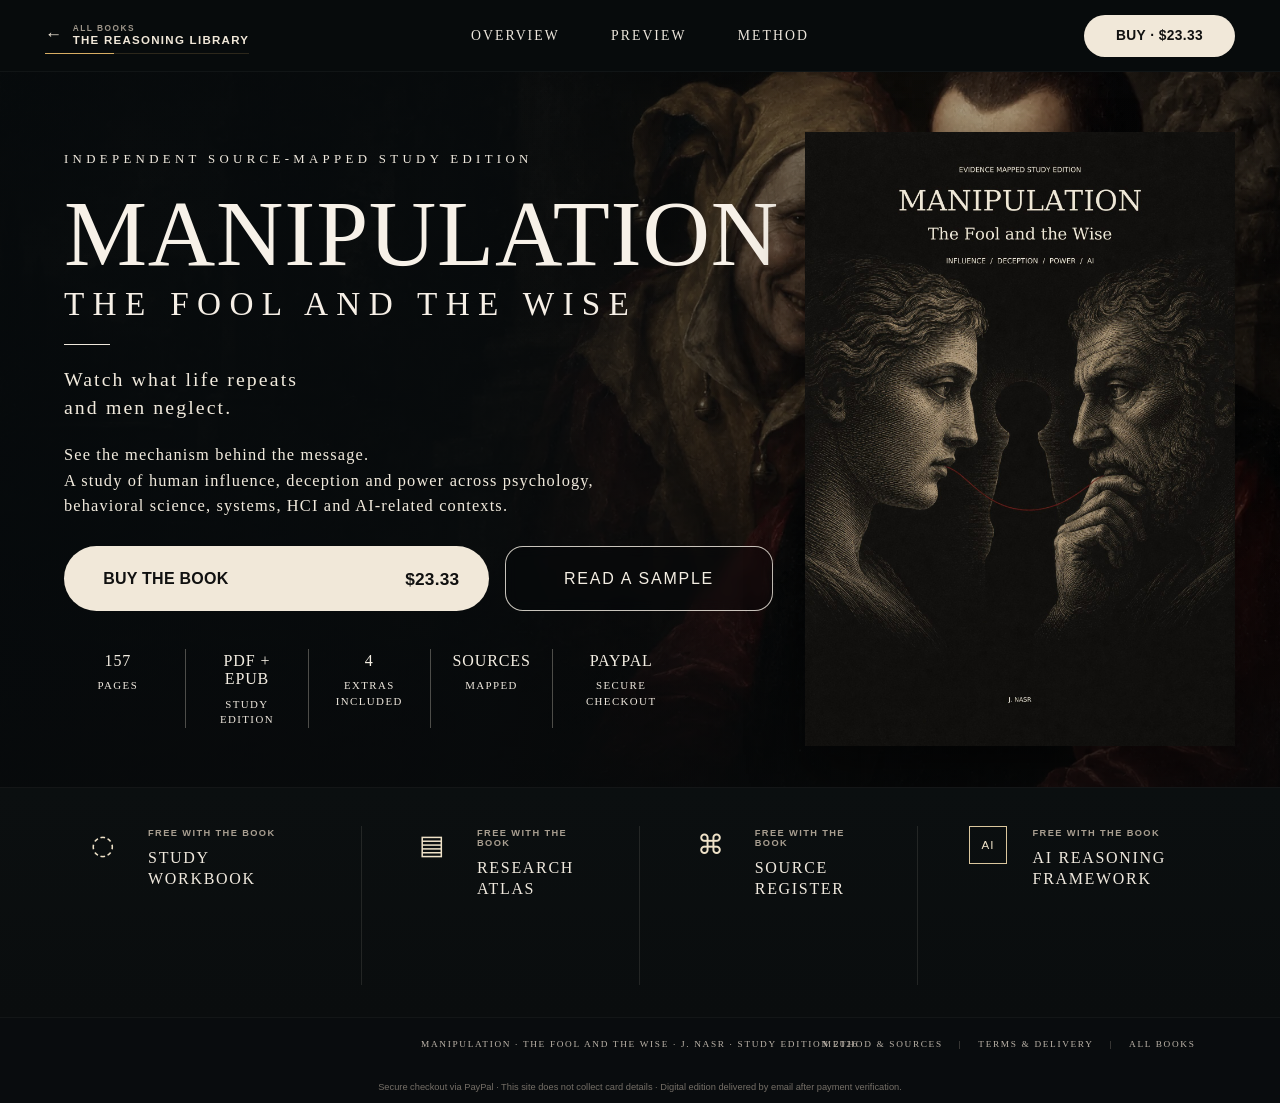
==== commit d25febee: "Normalize Manipulation canonical URL and remove public version markers" ====
--- a/index.html
+++ b/index.html
@@ -9,31 +9,31 @@
   <meta name="robots" content="index, follow, max-image-preview:large, max-snippet:-1">
   <meta name="google-site-verification" content="43rqGBGYQlv2ESNFdh7pUo_30KQc9AhxoCIf5oW8hvQ">
   <meta name="google-site-verification" content="fXhbiRbFRcdpGv3rUXRoePPYZDbg93ySanmkgT0HB2c">
-  <link rel="canonical" href="https://manipulation-the-fool-and-the-wise-two.vercel.app/">
+  <link rel="canonical" href="https://manipulation-book.vercel.app/">
   <meta property="og:type" content="book">
   <meta property="og:title" content="Manipulation — The Fool and the Wise">
   <meta property="og:description" content="An independent source-mapped study of manipulation, influence, deception and power, with cases, boundaries and source-labeled distinctions.">
-  <meta property="og:url" content="https://manipulation-the-fool-and-the-wise-two.vercel.app/">
+  <meta property="og:url" content="https://manipulation-book.vercel.app/">
   <meta property="og:site_name" content="Manipulation — The Fool and the Wise">
   <meta property="og:locale" content="en_US">
-  <meta property="og:image" content="https://manipulation-the-fool-and-the-wise-two.vercel.app/assets/cover.jpg">
+  <meta property="og:image" content="https://manipulation-book.vercel.app/assets/cover.jpg">
   <meta property="og:image:alt" content="Manipulation — The Fool and the Wise, by J. Nasr">
   <meta name="twitter:card" content="summary_large_image">
   <meta name="twitter:title" content="Manipulation — The Fool and the Wise">
   <meta name="twitter:description" content="An independent source-mapped study of manipulation, influence, deception and power.">
-  <meta name="twitter:image" content="https://manipulation-the-fool-and-the-wise-two.vercel.app/assets/cover.jpg">
+  <meta name="twitter:image" content="https://manipulation-book.vercel.app/assets/cover.jpg">
   <meta name="twitter:image:alt" content="Manipulation — The Fool and the Wise book cover">
   <link rel="icon" type="image/svg+xml" href="data:image/svg+xml,%3Csvg xmlns='http://www.w3.org/2000/svg' viewBox='0 0 40 40'%3E%3Crect width='40' height='40' fill='%23191915'/%3E%3Cpath d='M10 12h20M10 20h13M10 28h20' stroke='%23e4dece' stroke-width='3'/%3E%3Cpath d='M26 20h4' stroke='%238d3028' stroke-width='3'/%3E%3C/svg%3E">
-  <link rel="stylesheet" href="styles.css?v=4.1">
-  <link rel="stylesheet" href="toprail.css?v=1">
+  <link rel="stylesheet" href="styles.css">
+  <link rel="stylesheet" href="toprail.css">
   <script type="application/ld+json">
   {
     "@context":"https://schema.org",
     "@graph":[
       {"@type":"Person","@id":"https://joe-nasr-signals.vercel.app/v2/#joe-nasr","name":"Joe Nasr","alternateName":["J. Nasr","Joe Ribal Nasr","Joseph Ribal Nasr"],"url":"https://joe-nasr-signals.vercel.app/v2/","sameAs":["https://linktr.ee/joenasr","https://github.com/Joenasriani"]},
-      {"@type":"WebSite","@id":"https://manipulation-the-fool-and-the-wise-two.vercel.app/#website","url":"https://manipulation-the-fool-and-the-wise-two.vercel.app/","name":"Manipulation — The Fool and the Wise","inLanguage":"en"},
-      {"@type":"WebPage","@id":"https://manipulation-the-fool-and-the-wise-two.vercel.app/#webpage","url":"https://manipulation-the-fool-and-the-wise-two.vercel.app/","name":"Manipulation — The Fool and the Wise | Psychology of Influence, Deception & Power","description":"An independent, source-mapped study of manipulation, influence, deception and power, drawing on psychology, behavioral science, philosophy, law, HCI and AI-related research.","dateModified":"2026-09-17","isPartOf":{"@id":"https://manipulation-the-fool-and-the-wise-two.vercel.app/#website"},"mainEntity":{"@id":"https://manipulation-the-fool-and-the-wise-two.vercel.app/#book"},"inLanguage":"en"},
-      {"@type":["Book","Product"],"@id":"https://manipulation-the-fool-and-the-wise-two.vercel.app/#book","name":"Manipulation — The Fool and the Wise","url":"https://manipulation-the-fool-and-the-wise-two.vercel.app/","description":"An independent source-mapped study edition on manipulation, influence, deception and power. Mechanisms are connected to source anchors and editorial synthesis is explicitly labeled; the edition is not presented as a peer-reviewed journal publication or systematic review.","image":"https://manipulation-the-fool-and-the-wise-two.vercel.app/assets/cover.jpg","author":{"@id":"https://joe-nasr-signals.vercel.app/v2/#joe-nasr"},"bookFormat":"https://schema.org/EBook","inLanguage":"en","numberOfPages":157,"keywords":"manipulation psychology, influence, deception, persuasion, coercion, behavioral science, human behavior, dark patterns, HCI, AI safety, human factors","offers":{"@type":"Offer","url":"https://manipulation-the-fool-and-the-wise-two.vercel.app/api/buy","price":"23.33","priceCurrency":"USD","availability":"https://schema.org/InStock"}}
+      {"@type":"WebSite","@id":"https://manipulation-book.vercel.app/#website","url":"https://manipulation-book.vercel.app/","name":"Manipulation — The Fool and the Wise","inLanguage":"en"},
+      {"@type":"WebPage","@id":"https://manipulation-book.vercel.app/#webpage","url":"https://manipulation-book.vercel.app/","name":"Manipulation — The Fool and the Wise | Psychology of Influence, Deception & Power","description":"An independent, source-mapped study of manipulation, influence, deception and power, drawing on psychology, behavioral science, philosophy, law, HCI and AI-related research.","dateModified":"2026-09-17","isPartOf":{"@id":"https://manipulation-book.vercel.app/#website"},"mainEntity":{"@id":"https://manipulation-book.vercel.app/#book"},"inLanguage":"en"},
+      {"@type":["Book","Product"],"@id":"https://manipulation-book.vercel.app/#book","name":"Manipulation — The Fool and the Wise","url":"https://manipulation-book.vercel.app/","description":"An independent source-mapped study edition on manipulation, influence, deception and power. Mechanisms are connected to source anchors and editorial synthesis is explicitly labeled; the edition is not presented as a peer-reviewed journal publication or systematic review.","image":"https://manipulation-book.vercel.app/assets/cover.jpg","author":{"@id":"https://joe-nasr-signals.vercel.app/v2/#joe-nasr"},"bookFormat":"https://schema.org/EBook","inLanguage":"en","numberOfPages":157,"keywords":"manipulation psychology, influence, deception, persuasion, coercion, behavioral science, human behavior, dark patterns, HCI, AI safety, human factors","offers":{"@type":"Offer","url":"https://manipulation-book.vercel.app/api/buy","price":"23.33","priceCurrency":"USD","availability":"https://schema.org/InStock"}}
     ]
   }
   </script>
@@ -82,7 +82,7 @@
         </div>
 
         <figure class="hero-book">
-          <img src="/assets/v4-cover.svg" alt="Manipulation — The Fool and the Wise, Study Edition 2026" width="456" height="640" fetchpriority="high">
+          <img src="/assets/cover.jpg" alt="Manipulation — The Fool and the Wise, Study Edition 2026" width="1512" height="2160" fetchpriority="high">
           <figcaption class="sr-only">Manipulation — The Fool and the Wise, 157-page Study Edition, PDF and EPUB.</figcaption>
         </figure>
       </div>
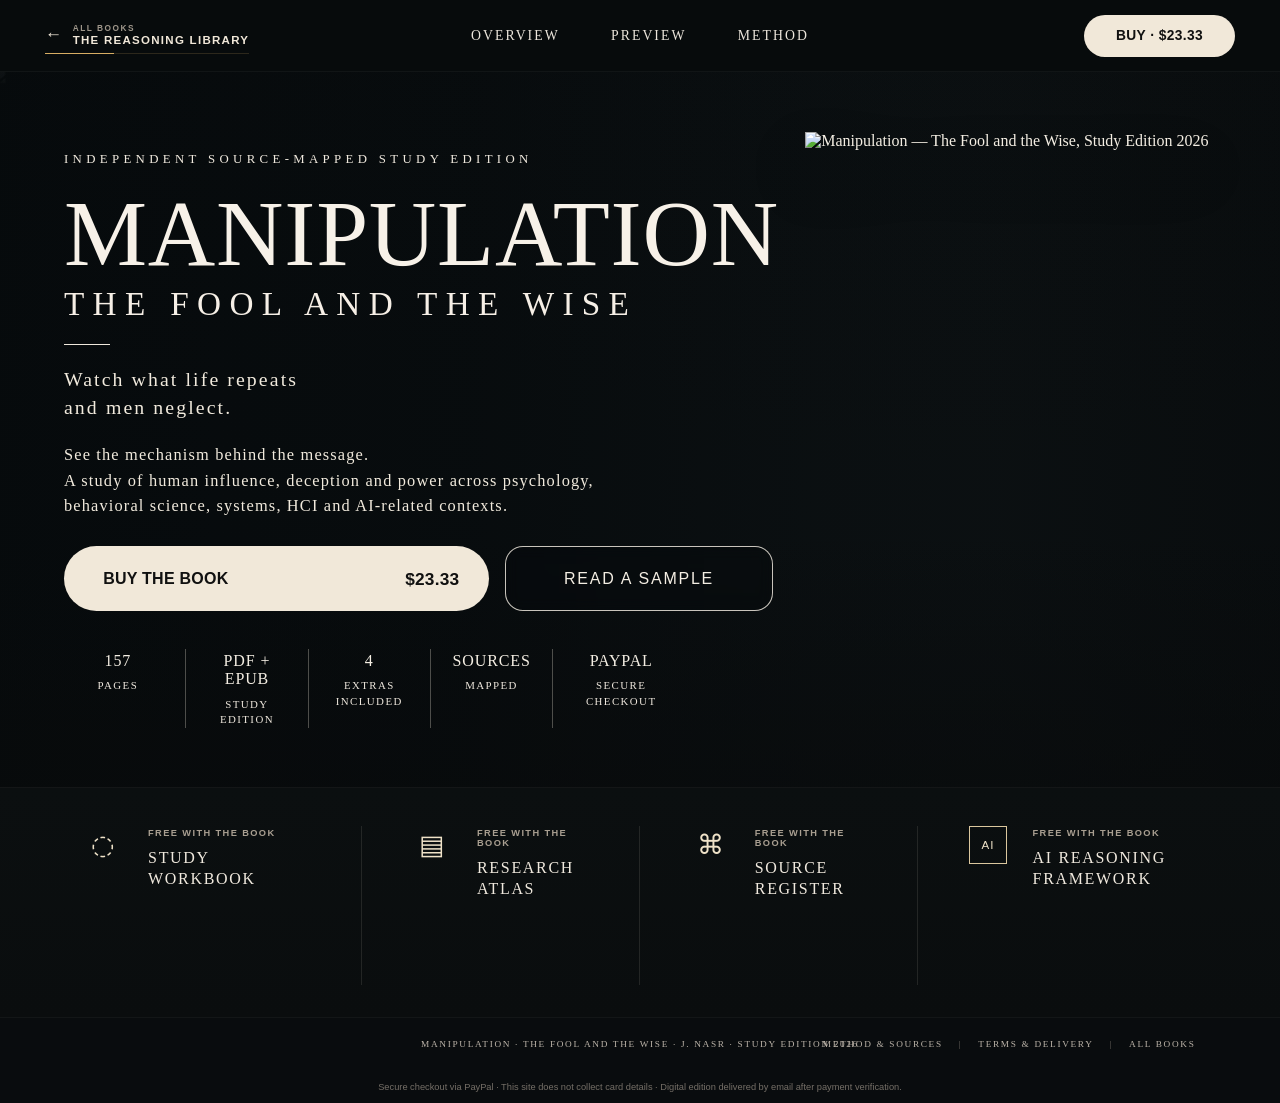
==== commit 736e0b26: "Use single canonical Manipulation cover source" ====
--- a/index.html
+++ b/index.html
@@ -16,12 +16,12 @@
   <meta property="og:url" content="https://manipulation-book.vercel.app/">
   <meta property="og:site_name" content="Manipulation — The Fool and the Wise">
   <meta property="og:locale" content="en_US">
-  <meta property="og:image" content="https://manipulation-book.vercel.app/assets/cover.jpg">
+  <meta property="og:image" content="https://raw.githubusercontent.com/Joenasriani/test-things/main/assets/cover.jpg">
   <meta property="og:image:alt" content="Manipulation — The Fool and the Wise, by J. Nasr">
   <meta name="twitter:card" content="summary_large_image">
   <meta name="twitter:title" content="Manipulation — The Fool and the Wise">
   <meta name="twitter:description" content="An independent source-mapped study of manipulation, influence, deception and power.">
-  <meta name="twitter:image" content="https://manipulation-book.vercel.app/assets/cover.jpg">
+  <meta name="twitter:image" content="https://raw.githubusercontent.com/Joenasriani/test-things/main/assets/cover.jpg">
   <meta name="twitter:image:alt" content="Manipulation — The Fool and the Wise book cover">
   <link rel="icon" type="image/svg+xml" href="data:image/svg+xml,%3Csvg xmlns='http://www.w3.org/2000/svg' viewBox='0 0 40 40'%3E%3Crect width='40' height='40' fill='%23191915'/%3E%3Cpath d='M10 12h20M10 20h13M10 28h20' stroke='%23e4dece' stroke-width='3'/%3E%3Cpath d='M26 20h4' stroke='%238d3028' stroke-width='3'/%3E%3C/svg%3E">
   <link rel="stylesheet" href="styles.css">
@@ -33,7 +33,7 @@
       {"@type":"Person","@id":"https://joe-nasr-signals.vercel.app/v2/#joe-nasr","name":"Joe Nasr","alternateName":["J. Nasr","Joe Ribal Nasr","Joseph Ribal Nasr"],"url":"https://joe-nasr-signals.vercel.app/v2/","sameAs":["https://linktr.ee/joenasr","https://github.com/Joenasriani"]},
       {"@type":"WebSite","@id":"https://manipulation-book.vercel.app/#website","url":"https://manipulation-book.vercel.app/","name":"Manipulation — The Fool and the Wise","inLanguage":"en"},
       {"@type":"WebPage","@id":"https://manipulation-book.vercel.app/#webpage","url":"https://manipulation-book.vercel.app/","name":"Manipulation — The Fool and the Wise | Psychology of Influence, Deception & Power","description":"An independent, source-mapped study of manipulation, influence, deception and power, drawing on psychology, behavioral science, philosophy, law, HCI and AI-related research.","dateModified":"2026-09-17","isPartOf":{"@id":"https://manipulation-book.vercel.app/#website"},"mainEntity":{"@id":"https://manipulation-book.vercel.app/#book"},"inLanguage":"en"},
-      {"@type":["Book","Product"],"@id":"https://manipulation-book.vercel.app/#book","name":"Manipulation — The Fool and the Wise","url":"https://manipulation-book.vercel.app/","description":"An independent source-mapped study edition on manipulation, influence, deception and power. Mechanisms are connected to source anchors and editorial synthesis is explicitly labeled; the edition is not presented as a peer-reviewed journal publication or systematic review.","image":"https://manipulation-book.vercel.app/assets/cover.jpg","author":{"@id":"https://joe-nasr-signals.vercel.app/v2/#joe-nasr"},"bookFormat":"https://schema.org/EBook","inLanguage":"en","numberOfPages":157,"keywords":"manipulation psychology, influence, deception, persuasion, coercion, behavioral science, human behavior, dark patterns, HCI, AI safety, human factors","offers":{"@type":"Offer","url":"https://manipulation-book.vercel.app/api/buy","price":"23.33","priceCurrency":"USD","availability":"https://schema.org/InStock"}}
+      {"@type":["Book","Product"],"@id":"https://manipulation-book.vercel.app/#book","name":"Manipulation — The Fool and the Wise","url":"https://manipulation-book.vercel.app/","description":"An independent source-mapped study edition on manipulation, influence, deception and power. Mechanisms are connected to source anchors and editorial synthesis is explicitly labeled; the edition is not presented as a peer-reviewed journal publication or systematic review.","image":"https://raw.githubusercontent.com/Joenasriani/test-things/main/assets/cover.jpg","author":{"@id":"https://joe-nasr-signals.vercel.app/v2/#joe-nasr"},"bookFormat":"https://schema.org/EBook","inLanguage":"en","numberOfPages":157,"keywords":"manipulation psychology, influence, deception, persuasion, coercion, behavioral science, human behavior, dark patterns, HCI, AI safety, human factors","offers":{"@type":"Offer","url":"https://manipulation-book.vercel.app/api/buy","price":"23.33","priceCurrency":"USD","availability":"https://schema.org/InStock"}}
     ]
   }
   </script>
@@ -57,7 +57,7 @@
 
   <main id="overview">
     <section class="hero" aria-labelledby="book-title">
-      <div class="hero-bg" aria-hidden="true"><img src="/assets/collection-scene.webp" alt=""></div>
+      <div class="hero-bg" aria-hidden="true"><img src="https://raw.githubusercontent.com/Joenasriani/test-things/main/assets/collection-scene.webp" alt=""></div>
       <div class="hero-inner">
         <div class="hero-copy">
           <p class="edition">Independent Source-Mapped Study Edition</p>
@@ -82,7 +82,7 @@
         </div>
 
         <figure class="hero-book">
-          <img src="/assets/cover.jpg" alt="Manipulation — The Fool and the Wise, Study Edition 2026" width="1512" height="2160" fetchpriority="high">
+          <img src="https://raw.githubusercontent.com/Joenasriani/test-things/main/assets/cover.jpg" alt="Manipulation — The Fool and the Wise, Study Edition 2026" width="1512" height="2160" fetchpriority="high">
           <figcaption class="sr-only">Manipulation — The Fool and the Wise, 157-page Study Edition, PDF and EPUB.</figcaption>
         </figure>
       </div>
